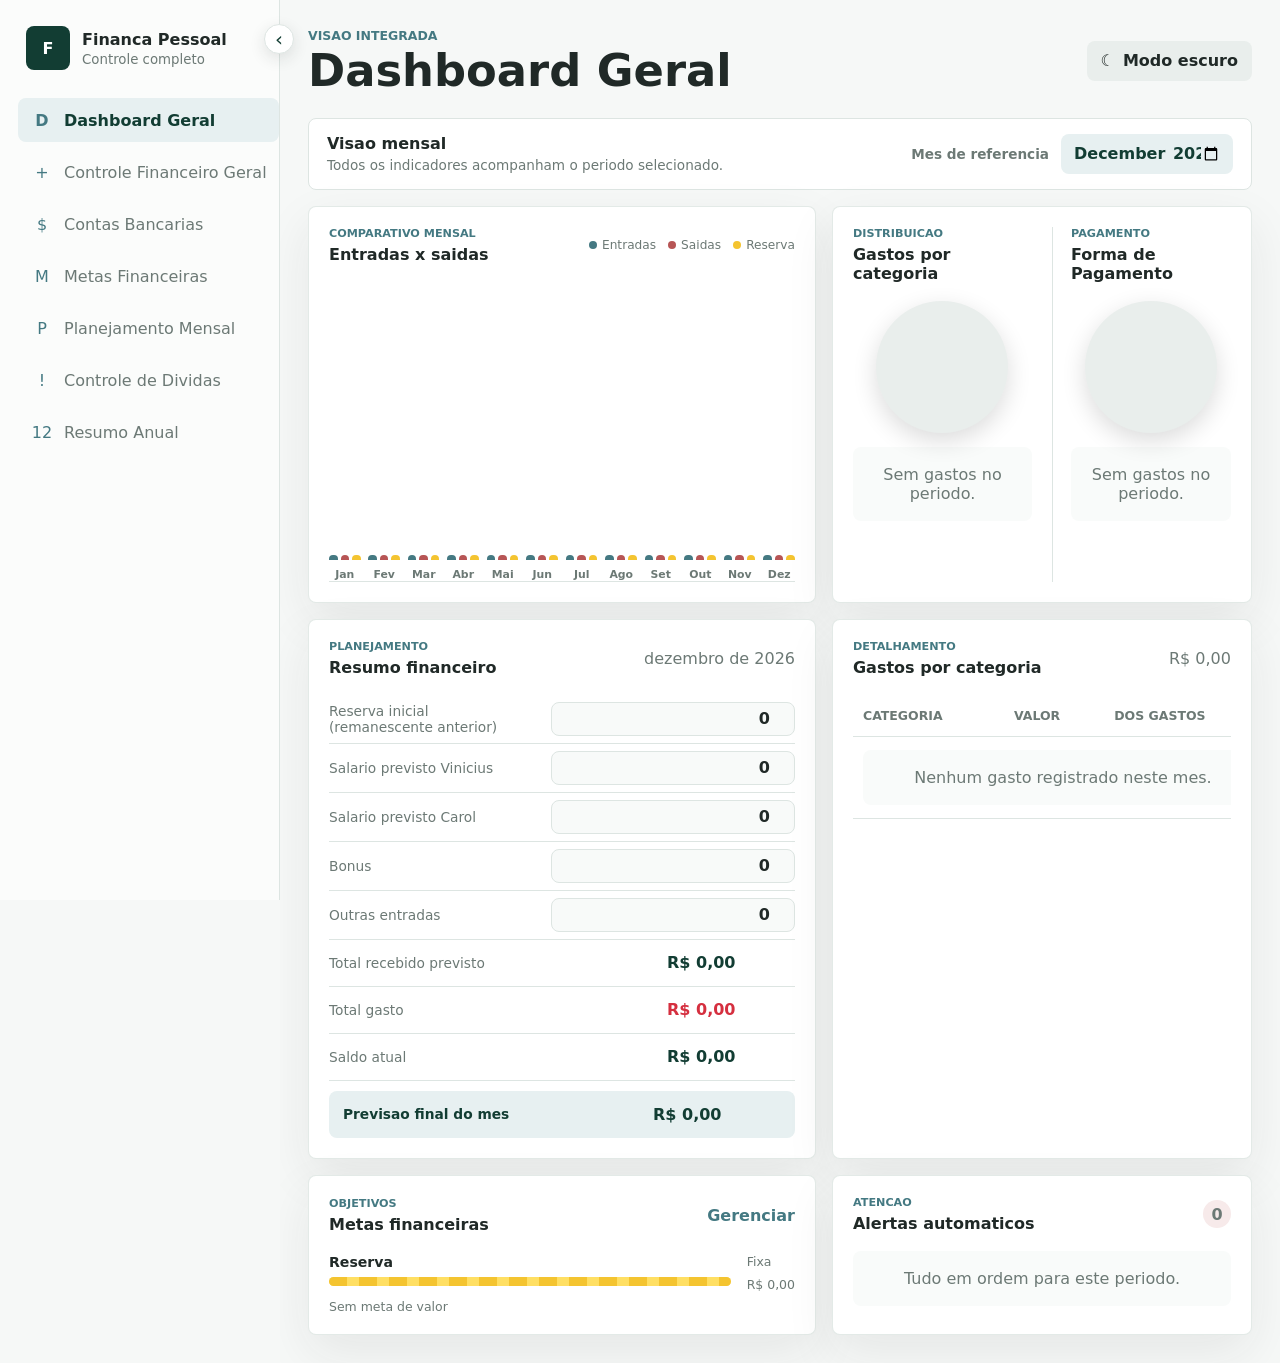
==== index.html @ 09a93bf5 "Ignora alertas sem data de vencimento" ====
<!doctype html>
<html lang="pt-BR">
  <head>
    <meta charset="UTF-8" />
    <meta name="viewport" content="width=device-width, initial-scale=1.0" />
    <title>Financa Pessoal</title>
    <link rel="stylesheet" href="styles.css?v=20260622-5" />
  </head>
  <body>
    <div class="app-shell">
      <aside class="sidebar" aria-label="Abas da planilha">
        <button class="sidebar-toggle" id="sidebarToggle" type="button" aria-label="Recolher menu lateral" title="Recolher menu lateral">
          <span aria-hidden="true">&#8249;</span>
        </button>
        <div class="brand">
          <span class="brand-mark">F</span>
          <div>
            <strong>Financa Pessoal</strong>
            <small>Controle completo</small>
          </div>
        </div>

        <nav class="tabs" id="tabs"></nav>
      </aside>

      <main class="workspace">
        <header class="topbar">
          <div>
            <p class="eyebrow">Visao integrada</p>
            <h1 id="pageTitle">Dashboard Geral</h1>
          </div>
          <div class="top-actions">
            <button class="theme-btn" id="themeToggle" type="button" aria-pressed="false" title="Ativar modo escuro">
              <span class="theme-icon" aria-hidden="true">&#9790;</span>
              <span id="themeLabel">Modo escuro</span>
            </button>
          </div>
        </header>

        <section class="view is-active" id="dashboard" aria-labelledby="Dashboard Geral">
          <div class="dashboard-toolbar">
            <div>
              <strong>Visao mensal</strong>
              <span>Todos os indicadores acompanham o periodo selecionado.</span>
            </div>
            <label class="month-filter">
              <span>Mes de referencia</span>
              <input type="month" id="dashboardMonth" />
            </label>
          </div>

          <div class="dashboard-layout">
            <article class="panel dashboard-flow">
              <div class="panel-head">
                <div>
                  <p class="panel-kicker">Comparativo mensal</p>
                  <h2>Entradas x saidas</h2>
                </div>
                <div class="chart-legend">
                  <span><i class="legend-dot income-dot"></i>Entradas</span>
                  <span><i class="legend-dot expense-dot"></i>Saidas</span>
                  <span><i class="legend-dot reserve-dot"></i>Reserva</span>
                </div>
              </div>
              <div class="annual-bar-chart dashboard-annual-chart" id="flowChart"></div>
            </article>

            <article class="panel dashboard-pies">
              <div class="pie-block">
                <div class="panel-head">
                  <div>
                    <p class="panel-kicker">Distribuicao</p>
                    <h2>Gastos por categoria</h2>
                  </div>
                </div>
                <div class="pie-content">
                  <div class="donut-chart" id="categoryPie"><span>R$ 0</span></div>
                  <div class="pie-legend" id="categoryLegend"></div>
                </div>
              </div>
              <div class="pie-block">
                <div class="panel-head">
                  <div>
                    <p class="panel-kicker">Pagamento</p>
                    <h2>Forma de Pagamento</h2>
                  </div>
                </div>
                <div class="pie-content">
                  <div class="donut-chart" id="paymentPie"><span>R$ 0</span></div>
                  <div class="pie-legend" id="paymentLegend"></div>
                </div>
              </div>
            </article>

            <article class="panel dashboard-summary">
              <div class="panel-head">
                <div>
                  <p class="panel-kicker">Planejamento</p>
                  <h2>Resumo financeiro</h2>
                </div>
                <span id="summaryMonthLabel"></span>
              </div>
              <div class="finance-summary" id="financeSummary">
                <label class="summary-row editable">
                  <span>Reserva inicial (remanescente anterior)</span>
                  <input type="number" step="0.01" data-plan-field="previousRemainder" />
                </label>
                <label class="summary-row editable">
                  <span>Salario previsto Vinicius</span>
                  <input type="number" step="0.01" data-plan-field="viniciusSalary" />
                </label>
                <label class="summary-row editable">
                  <span>Salario previsto Carol</span>
                  <input type="number" step="0.01" data-plan-field="carolSalary" />
                </label>
                <label class="summary-row editable">
                  <span>Bonus</span>
                  <input type="number" step="0.01" data-plan-field="bonus" />
                </label>
                <label class="summary-row editable">
                  <span>Outras entradas</span>
                  <input type="number" step="0.01" data-plan-field="otherIncome" />
                </label>
                <div class="summary-row total">
                  <span>Total recebido previsto</span>
                  <strong id="summaryReceived">R$ 0,00</strong>
                </div>
                <div class="summary-row">
                  <span>Total gasto</span>
                  <strong class="negative" id="summarySpent">R$ 0,00</strong>
                </div>
                <div class="summary-row total">
                  <span>Saldo atual</span>
                  <strong id="summaryBalance">R$ 0,00</strong>
                </div>
                <div class="summary-row forecast">
                  <span>Previsao final do mes</span>
                  <strong id="summaryForecast">R$ 0,00</strong>
                </div>
              </div>
            </article>

            <article class="panel dashboard-categories">
              <div class="panel-head">
                <div>
                  <p class="panel-kicker">Detalhamento</p>
                  <h2>Gastos por categoria</h2>
                </div>
                <span id="categoryTableTotal"></span>
              </div>
              <div class="table-wrap">
                <table class="compact-table">
                  <thead>
                    <tr>
                      <th>Categoria</th>
                      <th>Valor</th>
                      <th>Dos gastos</th>
                    </tr>
                  </thead>
                  <tbody id="categoryTable"></tbody>
                </table>
              </div>
            </article>

            <article class="panel dashboard-goals">
              <div class="panel-head">
                <div>
                  <p class="panel-kicker">Objetivos</p>
                  <h2>Metas financeiras</h2>
                </div>
                <button class="text-btn" data-jump="goals" type="button">Gerenciar</button>
              </div>
              <div class="dashboard-goal-list" id="dashboardGoals"></div>
            </article>

            <article class="panel dashboard-alerts">
              <div class="panel-head">
                <div>
                  <p class="panel-kicker">Atencao</p>
                  <h2>Alertas automaticos</h2>
                </div>
                <span class="alert-count" id="alertCount">0</span>
              </div>
              <div class="dashboard-alert-list" id="dashboardAlerts"></div>
            </article>
          </div>
        </section>

        <section class="view" id="transactions">
          <article class="panel transaction-panel">
            <div class="panel-head">
              <div>
                <p class="panel-kicker">Base central</p>
                <h2>Controle Financeiro Geral</h2>
              </div>
              <span id="transactionTotal"></span>
            </div>
            <form class="smart-entry-form" id="transactionForm">
              <label>
                <span>Data</span>
                <input type="date" name="date" required />
              </label>
              <label>
                <span>Tipo</span>
                <select name="type" required>
                  <option value="expense" selected>Saida</option>
                  <option value="income">Entrada</option>
                </select>
              </label>
              <label class="field-wide">
                <span>Descricao</span>
                <input name="description" placeholder="Ex.: Compra do mes" required />
              </label>
              <label>
                <span>Categoria</span>
                <select name="category" id="transactionCategory" required>
                  <option value="" selected disabled>--</option>
                  <option value="Mercado">Mercado</option>
                  <option value="Alimenta&ccedil;&atilde;o">Alimenta&ccedil;&atilde;o</option>
                  <option value="Transporte">Transporte</option>
                  <option value="Entretenimento">Entretenimento</option>
                  <option value="Lazer">Lazer</option>
                  <option value="D&iacute;vidas">D&iacute;vidas</option>
                  <option value="Contas">Contas</option>
                  <option value="Sa&uacute;de">Sa&uacute;de</option>
                  <option value="Cuidados Pessoais">Cuidados Pessoais</option>
                  <option value="Pets">Pets</option>
                  <option value="Presentes">Presentes</option>
                  <option value="Outros">Outros</option>
                </select>
              </label>
              <label class="other-category-field is-hidden" id="otherCategoryField">
                <span>Descreva a categoria</span>
                <input name="otherCategory" id="otherCategoryInput" placeholder="Ex.: Curso" />
              </label>
              <label class="conditional-entry-field is-hidden" id="dueDateField">
                <span>Data de vencimento</span>
                <input type="date" name="dueDate" id="dueDateInput" disabled />
              </label>
              <label>
                <span>Valor total</span>
                <input type="number" name="amount" min="0.01" step="0.01" placeholder="R$ 0,00" required />
              </label>
              <label>
                <span>Forma de pagamento</span>
                <select name="payment" id="paymentSelect" required>
                  <option value="Pix">Pix</option>
                  <option value="Assa&iacute;">Assa&iacute;</option>
                  <option value="Inter">Inter</option>
                  <option value="Nubank">Nubank</option>
                  <option value="D&eacute;bito Vinicius">D&eacute;bito Vinicius</option>
                  <option value="D&eacute;bito Carol">D&eacute;bito Carol</option>
                </select>
              </label>
              <label class="conditional-entry-field is-hidden" id="installmentField">
                <span>Parcelado</span>
                <select name="installment" id="installmentSelect" required>
                  <option value="Nao">N&atilde;o</option>
                  <option value="Sim">Sim</option>
                </select>
              </label>
              <label class="conditional-entry-field is-hidden" id="installmentCountField">
                <span>Quantidade de parcelas</span>
                <input type="number" name="installmentCount" id="installmentCount" min="2" max="120" value="2" disabled required />
              </label>
              <label>
                <span>Status</span>
                <select name="status" required>
                  <option value="paid">Pago</option>
                  <option value="pending">Pendente</option>
                </select>
              </label>
              <label>
                <span>Recorrente</span>
                <select name="recurring" id="recurringSelect" required>
                  <option value="Nao">N&atilde;o</option>
                  <option value="Sim">Sim</option>
                </select>
              </label>
              <label>
                <span>Gastos por terceiro</span>
                <select name="thirdParty" id="thirdPartySelect" required>
                  <option value="Nao">N&atilde;o</option>
                  <option value="Sim">Sim</option>
                </select>
              </label>
              <label class="conditional-entry-field is-hidden" id="thirdPartyNameField">
                <span>Nome do terceiro</span>
                <select name="thirdPartyName" id="thirdPartyName" disabled>
                  <option value="Mae">M&atilde;e</option>
                  <option value="Outros">Outros</option>
                </select>
              </label>
              <div class="form-submit">
                <small id="installmentPreview">Um unico lancamento sera criado.</small>
                <button class="primary-btn" type="submit">Adicionar lancamento</button>
              </div>
            </form>
            <div class="monthly-tables" id="transactionsTable"></div>
          </article>
        </section>

        <section class="view" id="accounts">
          <div class="bank-month-toolbar">
            <div>
              <strong>Periodo dos cartoes</strong>
              <span>Os valores e gastos abaixo consideram apenas o mes selecionado.</span>
            </div>
            <label>
              <span>Mes de referencia</span>
              <input type="month" id="bankMonthFilter" />
            </label>
          </div>

          <div class="bank-summary">
            <div>
              <p class="panel-kicker">Consolidado</p>
              <h2>Resumo geral bancario</h2>
            </div>
            <span>Atualizado automaticamente pelos lancamentos pagos</span>
            <div class="bank-summary-metrics bank-summary-single">
              <div><small>Saldo final</small><strong class="negative" id="accountsTotal">R$ 0,00</strong></div>
            </div>
          </div>

          <div class="bank-cards" id="accountsCards">
            <div class="bank-card-column">
              <article class="bank-card bank-assai" data-bank-card="Assai">
                <button class="bank-menu-button" data-bank-menu="Assai" type="button" aria-label="Opcoes do cartao Assai" title="Mais opcoes">&#8942;</button>
                <div class="bank-card-head">
                  <span class="bank-monogram">A</span>
                  <div><p>Cartao de credito</p><h2>Assa&iacute;</h2></div>
                </div>
                <div class="bank-card-balance"><span>Saldo final</span><strong data-bank-balance>R$ 0,00</strong></div>
                <div class="bank-card-dates">
                  <div><span>Fechamento do cartao</span><strong data-bank-closing-date>--/--/--</strong></div>
                  <div><span>Vencimento da fatura</span><strong data-bank-due-date>--/--/--</strong></div>
                </div>
              </article>
              <label class="bank-invoice-status">
                <span>Status da fatura</span>
                <select data-bank-invoice-status="Assai">
                  <option value="pending">Pendente</option>
                  <option value="paid">Pago</option>
                </select>
              </label>
              <details class="bank-expense-details" data-bank-details="Assai">
                <summary><span>Gastos no Assa&iacute;</span><strong data-bank-expense-count>0</strong></summary>
                <div class="bank-expense-list" data-bank-expense-list></div>
              </details>
            </div>

            <div class="bank-card-column">
              <article class="bank-card bank-inter" data-bank-card="Inter">
                <button class="bank-menu-button" data-bank-menu="Inter" type="button" aria-label="Opcoes do cartao Inter" title="Mais opcoes">&#8942;</button>
                <div class="bank-card-head">
                  <span class="bank-monogram">I</span>
                  <div><p>Cartao de credito</p><h2>Inter</h2></div>
                </div>
                <div class="bank-card-balance"><span>Saldo final</span><strong data-bank-balance>R$ 0,00</strong></div>
                <div class="bank-card-dates">
                  <div><span>Fechamento do cartao</span><strong data-bank-closing-date>--/--/--</strong></div>
                  <div><span>Vencimento da fatura</span><strong data-bank-due-date>--/--/--</strong></div>
                </div>
              </article>
              <label class="bank-invoice-status">
                <span>Status da fatura</span>
                <select data-bank-invoice-status="Inter">
                  <option value="pending">Pendente</option>
                  <option value="paid">Pago</option>
                </select>
              </label>
              <details class="bank-expense-details" data-bank-details="Inter">
                <summary><span>Gastos no Inter</span><strong data-bank-expense-count>0</strong></summary>
                <div class="bank-expense-list" data-bank-expense-list></div>
              </details>
            </div>

            <div class="bank-card-column">
              <article class="bank-card bank-nubank" data-bank-card="Nubank">
                <button class="bank-menu-button" data-bank-menu="Nubank" type="button" aria-label="Opcoes do cartao Nubank" title="Mais opcoes">&#8942;</button>
                <div class="bank-card-head">
                  <span class="bank-monogram">N</span>
                  <div><p>Cartao de credito</p><h2>Nubank</h2></div>
                </div>
                <div class="bank-card-balance"><span>Saldo final</span><strong data-bank-balance>R$ 0,00</strong></div>
                <div class="bank-card-dates">
                  <div><span>Fechamento do cartao</span><strong data-bank-closing-date>--/--/--</strong></div>
                  <div><span>Vencimento da fatura</span><strong data-bank-due-date>--/--/--</strong></div>
                </div>
              </article>
              <label class="bank-invoice-status">
                <span>Status da fatura</span>
                <select data-bank-invoice-status="Nubank">
                  <option value="pending">Pendente</option>
                  <option value="paid">Pago</option>
                </select>
              </label>
              <details class="bank-expense-details" data-bank-details="Nubank">
                <summary><span>Gastos no Nubank</span><strong data-bank-expense-count>0</strong></summary>
                <div class="bank-expense-list" data-bank-expense-list></div>
              </details>
            </div>
          </div>

        </section>

        <section class="view" id="goals">
          <div class="goals-layout">
            <div class="goals-main">
              <article class="panel">
                <div class="panel-head">
                  <div>
                    <p class="panel-kicker">Objetivos</p>
                    <h2>Metas financeiras</h2>
                  </div>
                  <span id="goalsTotal"></span>
                </div>
                <div class="table-wrap">
                  <table class="goals-table">
                    <thead>
                      <tr>
                        <th>Nome da meta</th>
                        <th>Valor alvo</th>
                        <th>Valor atual</th>
                        <th>Depositado no ultimo mes</th>
                        <th>Progresso</th>
                        <th>Barra visual</th>
                        <th></th>
                      </tr>
                    </thead>
                    <tbody id="goalList"></tbody>
                  </table>
                </div>
              </article>

              <article class="panel goal-movement-panel">
                <div class="panel-head">
                  <div>
                    <p class="panel-kicker">Movimentacao</p>
                    <h2>Adicionar valor para metas</h2>
                  </div>
                  <span>Atualiza o progresso automaticamente</span>
                </div>
                <form class="goal-movement-form" id="goalMovementForm">
                  <label>
                    <span>Meta</span>
                    <select name="goalId" id="goalMovementSelect" required></select>
                  </label>
                  <label>
                    <span>Movimento</span>
                    <select name="operation" required>
                      <option value="add">Adicionar valor</option>
                      <option value="remove">Retirar valor</option>
                    </select>
                  </label>
                  <label>
                    <span>Valor</span>
                    <input type="number" name="amount" min="0.01" step="0.01" placeholder="R$ 0,00" required />
                  </label>
                  <label>
                    <span>Quem adicionou</span>
                    <select name="person" required>
                      <option value="Carol">Carol</option>
                      <option value="Vinicius">Vinicius</option>
                    </select>
                  </label>
                  <label>
                    <span>Data</span>
                    <input type="date" name="date" id="goalMovementDate" required />
                  </label>
                  <div class="new-goal-fields is-hidden" id="newGoalFields">
                    <label>
                      <span>Nome da nova meta</span>
                      <input name="newGoalName" placeholder="Ex.: Reforma" />
                    </label>
                    <label>
                      <span>Valor alvo</span>
                      <input type="number" name="newGoalTarget" min="1" step="0.01" placeholder="R$ 0,00" />
                    </label>
                  </div>
                  <button class="primary-btn" type="submit">Salvar movimento</button>
                </form>
              </article>
            </div>

            <aside class="wishlist-panel" id="wishlistPanel">
              <button class="wishlist-collapse-button" id="wishlistCollapseButton" type="button" aria-label="Minimizar wishlist" title="Minimizar wishlist">&gt;</button>
              <div class="wishlist-collapsed-label" aria-hidden="true">
                <span>W</span><span>I</span><span>S</span><span>H</span><span>L</span><span>I</span><span>S</span><span>T</span>
              </div>
              <div class="wishlist-content">
              <div class="panel-head">
                <div>
                  <p class="panel-kicker">Desejos</p>
                  <h2>Wishlist</h2>
                </div>
                <span id="wishlistCount">0 itens</span>
              </div>

              <details class="wishlist-add">
                <summary>Adicionar item</summary>
                <form id="wishlistForm">
                  <input type="hidden" name="id" />
                  <label>
                    <span>Objetivo</span>
                    <input name="objective" placeholder="Ex.: Notebook" required />
                  </label>
                  <label>
                    <span>Valor</span>
                    <input type="number" name="value" min="0" step="0.01" placeholder="Opcional" />
                  </label>
                  <label>
                    <span>Responsavel</span>
                    <select name="responsible" required>
                      <option value="Carol">Carol</option>
                      <option value="Vinicius">Vinicius</option>
                    </select>
                  </label>
                  <label>
                    <span>Link do site</span>
                    <input type="url" name="link" placeholder="https://..." />
                  </label>
                  <label>
                    <span>Foto (URL)</span>
                    <input type="url" name="photo" placeholder="https://..." />
                  </label>
                  <button class="primary-btn" type="submit">Salvar item</button>
                </form>
              </details>

              <div class="wishlist-list" id="wishlistList"></div>
              </div>
            </aside>
          </div>
        </section>

        <section class="view" id="planning">
          <article class="panel">
            <div class="panel-head">
              <div>
                <p class="panel-kicker">Orcamento</p>
                <h2>Planejamento mensal</h2>
              </div>
              <label class="planning-month-filter">
                <span>Mes de referencia</span>
                <input type="month" id="planningMonthFilter" />
              </label>
            </div>
            <div class="planning-summary">
              <div><span>Total planejado</span><strong id="budgetPlannedTotal">R$ 0,00</strong></div>
              <div><span>Total realizado</span><strong id="budgetRealizedTotal">R$ 0,00</strong></div>
              <div><span>Diferença</span><strong id="budgetDifferenceTotal">R$ 0,00</strong></div>
            </div>
            <form class="entry-form compact planning-entry" id="budgetForm">
              <select name="category" id="budgetCategorySelect" required></select>
              <input type="number" name="planned" min="0" step="0.01" placeholder="Valor planejado" required />
              <button class="primary-btn" type="submit">Adicionar planejamento</button>
            </form>
            <div class="table-wrap">
              <table class="planning-table">
                <thead>
                  <tr>
                    <th>Categoria</th>
                    <th>Valor planejado</th>
                    <th>Valor realizado</th>
                    <th>Diferença</th>
                    <th>Consumo</th>
                    <th>Status</th>
                    <th></th>
                  </tr>
                </thead>
                <tbody id="budgetTable"></tbody>
              </table>
            </div>
          </article>
        </section>

        <section class="view" id="debts">
          <article class="panel debt-panel">
            <div class="panel-head">
              <div>
                <p class="panel-kicker">Compromissos</p>
                <h2>Controle de dividas</h2>
              </div>
              <span id="debtTotal"></span>
            </div>
            <form class="debt-entry-form" id="debtForm">
              <label>
                <span>Nome da divida</span>
                <input name="name" placeholder="Ex.: Financiamento" required />
              </label>
              <label>
                <span>Para quem devemos pagar</span>
                <input name="creditor" placeholder="Credor" required />
              </label>
              <label>
                <span>Valor total</span>
                <input type="number" name="total" min="0.01" step="0.01" required />
              </label>
              <label>
                <span>Numero de parcelas</span>
                <input type="number" name="installmentCount" min="1" max="600" required />
              </label>
              <label>
                <span>Parcela atual</span>
                <input type="number" name="currentInstallment" min="0" value="0" required />
              </label>
              <label>
                <span>Primeira parcela</span>
                <input type="date" name="startDate" required />
              </label>
              <button class="primary-btn" type="submit">Adicionar divida</button>
            </form>
            <div class="table-wrap">
              <table class="debt-table">
                <thead>
                  <tr>
                    <th>Nome da divida</th>
                    <th>Para quem pagar</th>
                    <th>Valor total</th>
                    <th>Numero de parcelas</th>
                    <th>Parcela atual</th>
                    <th>Valor da parcela</th>
                    <th>Valor pago atual</th>
                    <th>Previsao de quitacao</th>
                  </tr>
                </thead>
                <tbody id="debtCards"></tbody>
              </table>
            </div>
          </article>
        </section>

        <section class="view" id="annual">
          <div class="annual-toolbar">
            <div>
              <strong>Visao anual consolidada</strong>
              <span>Entradas, saidas e evolucao financeira do periodo.</span>
            </div>
            <label>
              <span>Ano de referencia</span>
              <select id="annualYearFilter"></select>
            </label>
          </div>

          <div class="annual-summary-grid">
            <article class="annual-metric">
              <span>Total de entradas</span>
              <strong class="positive" id="annualIncomeTotal">R$ 0,00</strong>
              <small>Receitas registradas no ano</small>
            </article>
            <article class="annual-metric">
              <span>Total de saidas</span>
              <strong class="negative" id="annualExpenseTotal">R$ 0,00</strong>
              <small>Despesas registradas no ano</small>
            </article>
            <article class="annual-metric">
              <span>Metas atingidas</span>
              <strong id="annualGoalsReached">0</strong>
              <small id="annualGoalsCaption">Nenhuma meta cadastrada</small>
            </article>
          </div>

          <div class="annual-charts-grid">
            <article class="panel">
              <div class="panel-head">
                <div>
                  <p class="panel-kicker">Comparativo mensal</p>
                  <h2>Entradas x saidas</h2>
                </div>
                <div class="chart-legend">
                  <span><i class="legend-dot income-dot"></i>Entradas</span>
                  <span><i class="legend-dot expense-dot"></i>Saidas</span>
                </div>
              </div>
              <div class="annual-bar-chart" id="annualBarChart"></div>
            </article>

            <article class="panel">
              <div class="panel-head">
                <div>
                  <p class="panel-kicker">Patrimonio</p>
                  <h2>Evolucao do saldo acumulado</h2>
                </div>
                <strong id="annualFinalBalance">R$ 0,00</strong>
              </div>
              <div class="annual-line-chart" id="annualLineChart"></div>
            </article>
          </div>

          <article class="panel annual-table-panel">
            <div class="panel-head">
              <div>
                <p class="panel-kicker">Detalhamento</p>
                <h2>Resumo mensal</h2>
              </div>
              <span id="annualYear"></span>
            </div>
            <div class="table-wrap">
              <table>
                <thead>
                  <tr>
                    <th>Mes</th>
                    <th>Receitas</th>
                    <th>Despesas</th>
                    <th>Resultado</th>
                    <th>Economia</th>
                  </tr>
                </thead>
                <tbody id="annualTable"></tbody>
              </table>
            </div>
          </article>
        </section>
      </main>
    </div>

    <div class="row-action-menu" id="rowActionMenu" hidden>
      <button type="button" data-row-action="edit">Editar</button>
      <button type="button" data-row-action="remove">Remover</button>
      <button class="danger-option" type="button" data-row-action="remove-recurring">Remover recorrente</button>
    </div>

    <div class="row-action-menu" id="goalActionMenu" hidden>
      <button type="button" data-goal-action="edit">Editar</button>
      <button class="danger-option" type="button" data-goal-action="remove">Remover</button>
    </div>

    <div class="row-action-menu" id="budgetActionMenu" hidden>
      <button type="button" data-budget-action="edit">Editar</button>
      <button class="danger-option" type="button" data-budget-action="remove">Remover</button>
    </div>

    <div class="row-action-menu" id="bankActionMenu" hidden>
      <button type="button" data-bank-action="edit">Editar</button>
    </div>

    <dialog class="edit-dialog goal-edit-dialog" id="editBudgetDialog">
      <form method="dialog" id="editBudgetForm">
        <div class="dialog-head">
          <div>
            <p class="panel-kicker">Planejamento</p>
            <h2>Editar planejamento</h2>
          </div>
          <button class="dialog-close" type="button" data-close-budget-dialog aria-label="Fechar">&times;</button>
        </div>
        <input type="hidden" name="id" />
        <div class="edit-form-grid">
          <label class="field-wide">
            <span>Categoria</span>
            <select name="category" id="editBudgetCategory" required></select>
          </label>
          <label class="field-wide">
            <span>Valor planejado</span>
            <input type="number" name="planned" min="0" step="0.01" required />
          </label>
        </div>
        <div class="dialog-actions">
          <button class="ghost-btn" type="button" data-close-budget-dialog>Cancelar</button>
          <button class="primary-btn" type="submit">Salvar alteracoes</button>
        </div>
      </form>
    </dialog>

    <dialog class="edit-dialog goal-edit-dialog" id="editGoalDialog">
      <form method="dialog" id="editGoalForm">
        <div class="dialog-head">
          <div>
            <p class="panel-kicker">Meta financeira</p>
            <h2>Editar meta</h2>
          </div>
          <button class="dialog-close" type="button" data-close-goal-dialog aria-label="Fechar">&times;</button>
        </div>
        <input type="hidden" name="id" />
        <div class="edit-form-grid">
          <label class="field-wide">
            <span>Nome da meta</span>
            <input name="name" required />
          </label>
          <label class="field-wide">
            <span>Valor da meta</span>
            <input type="number" name="target" min="1" step="0.01" required />
          </label>
        </div>
        <div class="dialog-actions">
          <button class="ghost-btn" type="button" data-close-goal-dialog>Cancelar</button>
          <button class="primary-btn" type="submit">Salvar alteracoes</button>
        </div>
      </form>
    </dialog>

    <dialog class="edit-dialog" id="editTransactionDialog">
      <form method="dialog" id="editTransactionForm">
        <div class="dialog-head">
          <div>
            <p class="panel-kicker">Lancamento</p>
            <h2>Editar registro</h2>
          </div>
          <button class="dialog-close" type="button" data-close-dialog aria-label="Fechar">&times;</button>
        </div>
        <input type="hidden" name="id" />
        <div class="edit-form-grid">
          <label>
            <span>Data</span>
            <input type="date" name="date" required />
          </label>
          <label>
            <span>Tipo</span>
            <select name="type" required>
              <option value="income">Entrada</option>
              <option value="expense">Saida</option>
            </select>
          </label>
          <label class="field-wide">
            <span>Descricao</span>
            <input name="description" required />
          </label>
          <label>
            <span>Categoria</span>
            <input name="category" required />
          </label>
          <label class="conditional-entry-field is-hidden" id="editDueDateField">
            <span>Data de vencimento</span>
            <input type="date" name="dueDate" id="editDueDateInput" disabled />
          </label>
          <label>
            <span>Valor</span>
            <input type="number" name="amount" min="0.01" step="0.01" required />
          </label>
          <label>
            <span>Forma de pagamento</span>
            <select name="payment" required>
              <option value="Pix">Pix</option>
              <option value="Assa&iacute;">Assa&iacute;</option>
              <option value="Inter">Inter</option>
              <option value="Nubank">Nubank</option>
              <option value="D&eacute;bito Vinicius">D&eacute;bito Vinicius</option>
              <option value="D&eacute;bito Carol">D&eacute;bito Carol</option>
            </select>
          </label>
          <label>
            <span>Status</span>
            <select name="status" required>
              <option value="paid">Pago</option>
              <option value="pending">Pendente</option>
            </select>
          </label>
          <label>
            <span>Recorrente</span>
            <select name="recurring" required>
              <option value="Nao">N&atilde;o</option>
              <option value="Sim">Sim</option>
            </select>
          </label>
          <label>
            <span>Gastos por terceiro</span>
            <select name="thirdParty" id="editThirdPartySelect" required>
              <option value="Nao">N&atilde;o</option>
              <option value="Sim">Sim</option>
            </select>
          </label>
          <label class="conditional-entry-field is-hidden" id="editThirdPartyNameField">
            <span>Nome do terceiro</span>
            <select name="thirdPartyName" id="editThirdPartyName" disabled>
              <option value="Mae">M&atilde;e</option>
              <option value="Outros">Outros</option>
            </select>
          </label>
        </div>
        <p class="edit-scope-note" id="editScopeNote">
          Escolha como aplicar as alteracoes nesta serie.
        </p>
        <div class="dialog-actions">
          <button class="ghost-btn" type="button" data-close-dialog>Cancelar</button>
          <button class="ghost-btn series-save-button" type="submit" data-edit-scope="future">Salvar deste mes em diante</button>
          <button class="primary-btn series-save-button" type="submit" data-edit-scope="all">Salvar em toda a serie</button>
          <button class="primary-btn single-save-button" type="submit" data-edit-scope="single">Salvar alteracoes</button>
        </div>
      </form>
    </dialog>

    <dialog class="edit-dialog bank-edit-dialog" id="editBankDialog">
      <form method="dialog" id="editBankForm">
        <div class="dialog-head">
          <div>
            <p class="panel-kicker">Cartao de credito</p>
            <h2>Editar ciclo da fatura</h2>
          </div>
          <button class="dialog-close" type="button" data-close-bank-dialog aria-label="Fechar">&times;</button>
        </div>
        <input type="hidden" name="bank" />
        <input type="hidden" name="referenceMonth" />
        <div class="edit-form-grid">
          <label>
            <span>Data de fechamento</span>
            <input type="date" name="closingDate" required />
          </label>
          <label>
            <span>Data de vencimento</span>
            <input type="date" name="dueDate" required />
          </label>
        </div>
        <div class="dialog-actions">
          <button class="ghost-btn" type="button" data-close-bank-dialog>Cancelar</button>
          <button class="primary-btn" type="submit">Salvar alteracoes</button>
        </div>
      </form>
    </dialog>

    <script src="app.js?v=20260622-11"></script>
  </body>
</html>
---- styles.css ----
:root {
  --ice: #f6f8f7;
  --soft-gray: #e9eeec;
  --panel: #ffffff;
  --graphite: #202927;
  --muted: #6c7975;
  --green: #123d33;
  --green-2: #1f5f4f;
  --petrol: #447982;
  --petrol-soft: #e7f0f1;
  --red: #b75555;
  --red-soft: #f7eaea;
  --line: #dde5e2;
  --shadow: 0 18px 50px rgba(32, 41, 39, 0.08);
}

* {
  box-sizing: border-box;
}

body {
  margin: 0;
  min-height: 100vh;
  color: var(--graphite);
  background: var(--ice);
  font-family: Inter, ui-sans-serif, system-ui, -apple-system, BlinkMacSystemFont, "Segoe UI", sans-serif;
}

button,
input,
select {
  font: inherit;
}

button {
  cursor: pointer;
}

.app-shell {
  display: grid;
  grid-template-columns: 280px 1fr;
  min-height: 100vh;
  transition: grid-template-columns 180ms ease;
}

.sidebar {
  position: sticky;
  top: 0;
  height: 100vh;
  padding: 26px 18px;
  background: #fbfcfb;
  border-right: 1px solid var(--line);
  transition: padding 180ms ease;
}

.sidebar-toggle {
  position: absolute;
  z-index: 5;
  top: 24px;
  right: -15px;
  display: grid;
  place-items: center;
  width: 30px;
  height: 30px;
  padding: 0;
  border: 1px solid var(--line);
  border-radius: 50%;
  color: var(--green);
  background: var(--panel);
  box-shadow: 0 5px 16px rgba(32, 41, 39, 0.12);
  font-size: 1.25rem;
  line-height: 1;
}

.brand {
  display: flex;
  align-items: center;
  gap: 12px;
  padding: 0 8px 28px;
}

.brand-mark {
  display: grid;
  place-items: center;
  width: 44px;
  height: 44px;
  border-radius: 8px;
  color: #fff;
  background: var(--green);
  font-weight: 800;
  flex: 0 0 auto;
}

.brand strong,
.brand small {
  display: block;
}

.brand small {
  color: var(--muted);
  margin-top: 3px;
}

.tabs {
  display: grid;
  gap: 8px;
}

.tab-btn {
  display: flex;
  align-items: center;
  gap: 10px;
  width: 100%;
  min-height: 44px;
  padding: 11px 12px;
  border: 0;
  border-radius: 8px;
  color: var(--muted);
  background: transparent;
  text-align: left;
}

.tab-btn span {
  overflow: hidden;
  text-overflow: ellipsis;
  white-space: nowrap;
}

.tab-btn::before {
  content: attr(data-icon);
  display: grid;
  place-items: center;
  width: 24px;
  color: var(--petrol);
}

.tab-btn.is-active {
  color: var(--green);
  background: var(--petrol-soft);
  font-weight: 700;
}

.workspace {
  padding: 28px;
  overflow: hidden;
}

.topbar {
  display: flex;
  justify-content: space-between;
  gap: 20px;
  align-items: center;
  margin-bottom: 24px;
}

.eyebrow {
  margin: 0 0 6px;
  color: var(--petrol);
  font-size: 0.78rem;
  font-weight: 800;
  letter-spacing: 0;
  text-transform: uppercase;
}

h1,
h2,
p {
  margin-top: 0;
}

h1 {
  margin-bottom: 0;
  font-size: clamp(1.8rem, 4vw, 2.8rem);
  line-height: 1;
  letter-spacing: 0;
}

h2 {
  margin-bottom: 0;
  font-size: 1rem;
}

.top-actions,
.panel-head {
  display: flex;
  align-items: center;
  justify-content: space-between;
  gap: 12px;
}

.primary-btn,
.ghost-btn,
.theme-btn,
.text-btn,
.danger-btn {
  min-height: 40px;
  border: 0;
  border-radius: 8px;
  padding: 0 14px;
  font-weight: 750;
}

.theme-btn {
  display: inline-flex;
  align-items: center;
  gap: 8px;
  color: var(--graphite);
  background: var(--soft-gray);
}

.theme-icon {
  font-size: 1rem;
  line-height: 1;
}

body.dark-mode {
  --ice: #111614;
  --soft-gray: #29312e;
  --panel: #1b211f;
  --graphite: #edf2f0;
  --muted: #a9b5b1;
  --green: #8bc7b5;
  --green-2: #77d0b4;
  --petrol: #76aeb5;
  --petrol-soft: #253a3b;
  --red: #ef8b8b;
  --red-soft: #462a2a;
  --line: #35403c;
  --shadow: 0 18px 50px rgba(0, 0, 0, 0.26);
}

body.dark-mode .sidebar,
body.dark-mode .tab-btn,
body.dark-mode input,
body.dark-mode select,
body.dark-mode .edit-dialog,
body.dark-mode .row-action-menu,
body.dark-mode .wishlist-panel,
body.dark-mode .wishlist-item,
body.dark-mode .wishlist-add,
body.dark-mode .bank-expense-details,
body.dark-mode .monthly-table-section,
body.dark-mode .month-tab,
body.dark-mode .dashboard-toolbar,
body.dark-mode .bank-summary,
body.dark-mode .bank-month-toolbar {
  background-color: var(--panel);
  color: var(--graphite);
}

body.dark-mode .sidebar {
  border-color: var(--line);
}

body.dark-mode .tab-btn.is-active,
body.dark-mode .month-tab.is-active,
body.dark-mode .primary-btn,
body.dark-mode .brand-mark {
  color: #10201b;
  background: #8bc7b5;
}

body.dark-mode .ghost-btn,
body.dark-mode .theme-btn,
body.dark-mode .dialog-close,
body.dark-mode .month-tabs-arrow {
  color: var(--graphite);
  background: var(--soft-gray);
}

body.dark-mode .metric-card,
body.dark-mode .panel,
body.dark-mode .mini-card {
  background: var(--panel);
  border-color: var(--line);
}

body.dark-mode th,
body.dark-mode .finance-table th {
  background: #222a27;
}

body.dark-mode tbody tr:hover {
  background: #222a27;
}

body.dark-mode .monthly-table-head,
body.dark-mode .summary-row input,
body.dark-mode .smart-entry-form,
body.dark-mode .debt-entry-form,
body.dark-mode .new-goal-fields,
body.dark-mode .planning-summary > div,
body.dark-mode .bank-summary-metrics > div,
body.dark-mode .empty-state,
body.dark-mode .action-list li,
body.dark-mode .goal-item,
body.dark-mode .dashboard-alert-item {
  background: #222a27;
}

body.dark-mode .wishlist-image {
  background: #252d2a;
}

body.dark-mode .status-select.paid {
  color: #b9ead9;
  background: #26463b;
}

body.dark-mode .budget-row-near {
  background: #332f1f;
}

body.dark-mode .budget-row-over {
  background: #352323;
}

.primary-btn {
  color: #fff;
  background: var(--green);
}

.ghost-btn {
  color: var(--green);
  background: var(--soft-gray);
}

.text-btn {
  color: var(--petrol);
  background: transparent;
  padding: 0;
}

.danger-btn {
  min-height: 32px;
  color: var(--red);
  background: var(--red-soft);
}

.view {
  display: none;
}

.view.is-active {
  display: block;
}

.summary-grid,
.dashboard-grid,
.cards-grid {
  display: grid;
  gap: 16px;
}

.summary-grid {
  grid-template-columns: repeat(4, minmax(0, 1fr));
  margin-bottom: 16px;
}

.dashboard-grid {
  grid-template-columns: repeat(3, minmax(0, 1fr));
}

.dashboard-toolbar {
  display: flex;
  align-items: center;
  justify-content: space-between;
  gap: 20px;
  min-height: 72px;
  margin-bottom: 16px;
  padding: 14px 18px;
  background: var(--panel);
  border: 1px solid var(--line);
  border-radius: 8px;
}

.dashboard-toolbar strong,
.dashboard-toolbar span {
  display: block;
}

.dashboard-toolbar span {
  margin-top: 4px;
  color: var(--muted);
  font-size: 0.85rem;
}

.month-filter {
  display: flex;
  align-items: center;
  gap: 12px;
}

.month-filter span {
  margin: 0;
  font-weight: 700;
}

.month-filter input {
  width: 172px;
  color: var(--green);
  font-weight: 800;
  background: var(--petrol-soft);
  border-color: transparent;
}

.dashboard-layout {
  display: grid;
  grid-template-columns: minmax(0, 1.25fr) minmax(420px, 0.9fr);
  grid-template-areas:
    "flow pies"
    "summary categories"
    "goals alerts";
  gap: 16px;
  align-items: stretch;
}

.dashboard-flow {
  grid-area: flow;
}

.dashboard-pies {
  grid-area: pies;
  display: grid;
  grid-template-columns: repeat(2, minmax(0, 1fr));
  gap: 20px;
}

.dashboard-summary {
  grid-area: summary;
}

.dashboard-categories {
  grid-area: categories;
}

.dashboard-goals {
  grid-area: goals;
}

.dashboard-alerts {
  grid-area: alerts;
}

.panel-kicker {
  margin: 0 0 5px;
  color: var(--petrol);
  font-size: 0.7rem;
  font-weight: 850;
  text-transform: uppercase;
}

.chart-legend {
  display: flex;
  flex-wrap: wrap;
  gap: 12px;
  color: var(--muted);
  font-size: 0.76rem;
}

.chart-legend span {
  display: inline-flex;
  align-items: center;
  gap: 5px;
}

.legend-dot {
  width: 8px;
  height: 8px;
  border-radius: 50%;
}

.income-dot {
  background: var(--petrol);
}

.expense-dot {
  background: var(--red);
}

.reserve-dot {
  background: #f4c430;
}

.comparison-chart {
  display: grid;
  grid-template-columns: repeat(5, minmax(48px, 1fr));
  align-items: end;
  gap: 14px;
  min-height: 225px;
  padding-top: 12px;
  border-bottom: 1px solid var(--line);
}

.comparison-group {
  display: grid;
  grid-template-rows: 1fr auto;
  gap: 9px;
  height: 205px;
  text-align: center;
}

.comparison-bars {
  display: flex;
  align-items: flex-end;
  justify-content: center;
  gap: 5px;
  min-height: 170px;
}

.comparison-bar {
  position: relative;
  width: min(24px, 38%);
  min-height: 3px;
  border-radius: 5px 5px 0 0;
  background: var(--petrol);
}

.comparison-bar.expense {
  background: var(--red);
}

.comparison-bar:hover::after {
  content: attr(data-value);
  position: absolute;
  left: 50%;
  bottom: calc(100% + 7px);
  z-index: 2;
  transform: translateX(-50%);
  padding: 5px 7px;
  border-radius: 6px;
  color: #fff;
  background: var(--graphite);
  font-size: 0.68rem;
  white-space: nowrap;
}

.comparison-group > span {
  color: var(--muted);
  font-size: 0.74rem;
  font-weight: 750;
}

.pie-block + .pie-block {
  padding-left: 18px;
  border-left: 1px solid var(--line);
}

.pie-content {
  display: grid;
  justify-items: center;
  gap: 14px;
}

.donut-chart {
  position: relative;
  width: 132px;
  height: 132px;
  border-radius: 50%;
  background: conic-gradient(var(--soft-gray) 0 100%);
  box-shadow: 0 8px 24px rgba(0, 0, 0, 0.14);
}

.donut-chart::before {
  display: none;
}

.donut-chart span {
  display: none;
}

.pie-legend {
  display: grid;
  gap: 7px;
  width: 100%;
}

.pie-legend-row {
  display: grid;
  grid-template-columns: 8px minmax(0, 1fr) auto;
  align-items: center;
  gap: 7px;
  color: var(--muted);
  font-size: 0.72rem;
}

.pie-legend-row i {
  width: 8px;
  height: 8px;
  border-radius: 2px;
}

.pie-legend-row strong {
  color: var(--graphite);
  font-size: 0.72rem;
}

.finance-summary {
  display: grid;
}

.summary-row {
  display: grid;
  grid-template-columns: minmax(0, 1fr) minmax(128px, auto);
  align-items: center;
  gap: 16px;
  min-height: 47px;
  padding: 7px 0;
  border-bottom: 1px solid var(--line);
}

.summary-row > span {
  color: var(--muted);
  font-size: 0.86rem;
}

.summary-row input {
  min-height: 34px;
  padding: 0 9px;
  text-align: right;
  font-weight: 750;
  background: #f8faf9;
}

.summary-row.total strong {
  color: var(--green);
}

.summary-row.forecast {
  margin-top: 10px;
  padding: 14px;
  border: 0;
  border-radius: 8px;
  background: var(--petrol-soft);
}

.summary-row.forecast span,
.summary-row.forecast strong {
  color: var(--green);
  font-weight: 850;
}

.compact-table {
  min-width: 420px;
}

.category-share {
  display: flex;
  align-items: center;
  gap: 8px;
}

.category-share-track {
  flex: 1;
  min-width: 48px;
  height: 6px;
  border-radius: 999px;
  background: var(--soft-gray);
  overflow: hidden;
}

.category-share-track span {
  display: block;
  height: 100%;
  border-radius: inherit;
  background: var(--petrol);
}

.dashboard-goal-list,
.dashboard-alert-list {
  display: grid;
  gap: 11px;
}

.dashboard-goal-item {
  display: grid;
  grid-template-columns: minmax(0, 1fr) auto;
  gap: 7px 16px;
}

.dashboard-goal-item strong {
  font-size: 0.88rem;
}

.dashboard-goal-item > span {
  color: var(--muted);
  font-size: 0.78rem;
}

.dashboard-goal-item .progress {
  grid-column: 1 / -1;
  margin: 0;
}

.alert-count {
  display: grid;
  place-items: center;
  min-width: 28px;
  height: 28px;
  border-radius: 50%;
  color: var(--red);
  background: var(--red-soft);
  font-weight: 850;
}

.dashboard-alert-item {
  display: grid;
  grid-template-columns: 34px minmax(0, 1fr);
  gap: 11px;
  align-items: center;
  padding: 11px;
  border-radius: 8px;
  background: #f9fbfa;
}

.dashboard-alert-item.warn {
  background: var(--red-soft);
}

.alert-icon {
  display: grid;
  place-items: center;
  width: 34px;
  height: 34px;
  border-radius: 50%;
  color: var(--red);
  background: #fff;
  font-weight: 900;
}

.dashboard-alert-item strong,
.dashboard-alert-item span {
  display: block;
}

.dashboard-alert-item strong {
  margin-bottom: 3px;
  font-size: 0.82rem;
}

.dashboard-alert-item span {
  color: var(--muted);
  font-size: 0.74rem;
}

.empty-state {
  padding: 18px;
  border-radius: 8px;
  color: var(--muted);
  background: #f9fbfa;
  text-align: center;
}

.metric-card,
.panel,
.mini-card {
  background: var(--panel);
  border: 1px solid rgba(221, 229, 226, 0.8);
  border-radius: 8px;
  box-shadow: var(--shadow);
}

.metric-card {
  padding: 20px;
}

.metric-card span,
.metric-card small,
.panel-head span,
.muted {
  color: var(--muted);
}

.metric-card strong {
  display: block;
  margin: 10px 0 7px;
  font-size: 1.65rem;
}

.metric-card.alert strong,
.negative {
  color: #d52f3f;
  font-weight: 800;
}

.app-shell.sidebar-is-collapsed {
  grid-template-columns: 78px 1fr;
}

.app-shell.sidebar-is-collapsed .sidebar {
  padding-inline: 10px;
}

.app-shell.sidebar-is-collapsed .brand {
  justify-content: center;
  padding-inline: 0;
}

.app-shell.sidebar-is-collapsed .brand > div,
.app-shell.sidebar-is-collapsed .tab-btn span {
  display: none;
}

.app-shell.sidebar-is-collapsed .tab-btn {
  justify-content: center;
  gap: 0;
  padding-inline: 0;
}

.app-shell.sidebar-is-collapsed .tab-btn::before {
  width: 32px;
}

.positive {
  color: #087a54;
  font-weight: 800;
}

.panel {
  padding: 20px;
}

.panel.wide {
  grid-column: span 2;
}

.panel-head {
  margin-bottom: 18px;
}

.bar-chart {
  display: grid;
  gap: 12px;
}

.bar-row {
  display: grid;
  grid-template-columns: 58px 1fr 110px;
  align-items: center;
  gap: 12px;
  color: var(--muted);
}

.bar-track {
  height: 12px;
  overflow: hidden;
  border-radius: 999px;
  background: var(--soft-gray);
}

.bar-fill {
  height: 100%;
  border-radius: inherit;
  background: var(--petrol);
}

.bar-fill.expense {
  background: var(--red);
}

.health-ring {
  display: grid;
  place-items: center;
  width: 172px;
  height: 172px;
  margin: 6px auto 18px;
  border-radius: 50%;
  background: conic-gradient(var(--green) 0deg, var(--soft-gray) 0deg);
}

.health-ring span {
  display: grid;
  place-items: center;
  width: 128px;
  height: 128px;
  border-radius: 50%;
  background: #fff;
  font-size: 1.7rem;
  font-weight: 850;
}

.action-list,
.goal-list {
  display: grid;
  gap: 12px;
  padding: 0;
  margin: 0;
  list-style: none;
}

.goals-layout {
  display: grid;
  grid-template-columns: minmax(0, 1fr) minmax(320px, 360px);
  gap: 16px;
  align-items: start;
}

.goals-layout.wishlist-is-collapsed {
  grid-template-columns: minmax(0, 1fr) 56px;
}

.goals-main {
  display: grid;
  gap: 16px;
  min-width: 0;
}

.goals-table {
  min-width: 980px;
}

.goal-progress-cell {
  min-width: 180px;
}

.goal-progress-cell .progress {
  margin: 0;
}

.goal-percentage {
  color: var(--green);
  font-weight: 850;
}

.fixed-goal-badge,
.fixed-goal-lock {
  display: inline-flex;
  align-items: center;
  min-height: 24px;
  padding: 0 8px;
  border-radius: 999px;
  color: #705500;
  background: #fff0ad;
  font-size: 0.68rem;
  font-weight: 850;
}

.reserve-goal-track {
  position: relative;
  height: 9px;
  overflow: hidden;
  border-radius: 999px;
  background: #fff0ad;
}

.reserve-goal-track span {
  position: absolute;
  inset: 0;
  background: repeating-linear-gradient(90deg, #f4c430 0 18px, #ffdf63 18px 30px);
}

.goal-movement-form {
  display: grid;
  grid-template-columns: repeat(5, minmax(130px, 1fr)) auto;
  gap: 12px;
  align-items: end;
}

.goal-movement-form label,
.wishlist-add label {
  display: grid;
  gap: 7px;
}

.goal-movement-form label > span,
.wishlist-add label > span {
  color: var(--muted);
  font-size: 0.74rem;
  font-weight: 800;
}

.new-goal-fields {
  grid-column: 1 / -2;
  display: grid;
  grid-template-columns: repeat(2, minmax(150px, 1fr));
  gap: 12px;
  padding: 14px;
  border: 1px dashed var(--line);
  border-radius: 8px;
  background: #f8faf9;
}

.new-goal-fields.is-hidden {
  display: none;
}

.wishlist-panel {
  position: static;
  position: relative;
  min-width: 0;
  padding: 20px;
  border: 1px solid var(--line);
  border-radius: 8px;
  background: #fff;
  box-shadow: var(--shadow);
}

.wishlist-collapse-button {
  position: absolute;
  top: 10px;
  left: -14px;
  z-index: 2;
  display: grid;
  place-items: center;
  width: 30px;
  height: 30px;
  border: 1px solid var(--line);
  border-radius: 50%;
  color: var(--green);
  background: #fff;
  box-shadow: 0 8px 18px rgba(32, 41, 39, 0.14);
  font-size: 1rem;
  font-weight: 900;
}

.wishlist-collapsed-label {
  display: none;
}

.wishlist-panel.is-collapsed {
  min-height: 410px;
  padding: 54px 0 18px;
}

.wishlist-panel.is-collapsed .wishlist-content {
  display: none;
}

.wishlist-panel.is-collapsed .wishlist-collapse-button {
  left: 50%;
  transform: translateX(-50%);
}

.wishlist-panel.is-collapsed .wishlist-collapsed-label {
  display: grid;
  justify-items: center;
  gap: 7px;
  color: var(--green);
  font-size: 0.9rem;
  font-weight: 900;
}

@media (max-width: 1380px) {
  .goals-layout {
    grid-template-columns: 1fr;
  }

  .wishlist-panel {
    width: 100%;
  }

  .goals-layout.wishlist-is-collapsed {
    grid-template-columns: 1fr;
  }

  .wishlist-panel.is-collapsed {
    width: 56px;
    min-height: 410px;
    margin-left: auto;
  }

  .wishlist-list {
    grid-template-columns: repeat(3, minmax(220px, 1fr));
    max-height: none;
    overflow: visible;
  }
}

.wishlist-add {
  margin-bottom: 14px;
  border: 1px solid var(--line);
  border-radius: 8px;
  background: #f8faf9;
}

.wishlist-add summary {
  min-height: 44px;
  padding: 12px 14px;
  color: var(--green);
  font-size: 0.84rem;
  font-weight: 850;
  cursor: pointer;
}

.wishlist-add form {
  display: grid;
  gap: 12px;
  padding: 0 14px 14px;
}

.wishlist-list {
  display: grid;
  gap: 12px;
  max-height: 670px;
  overflow-y: auto;
}

.wishlist-item {
  overflow: hidden;
  border: 1px solid var(--line);
  border-radius: 8px;
  background: #fff;
}

.wishlist-image {
  display: grid;
  place-items: center;
  width: 100%;
  aspect-ratio: 16 / 9;
  overflow: hidden;
  color: var(--petrol);
  background: #f4f7f6;
  font-size: 2rem;
  font-weight: 900;
}

.wishlist-image img {
  width: 100%;
  height: 100%;
  object-fit: contain;
  object-position: center;
}

.wishlist-body {
  padding: 13px;
}

.wishlist-body h3 {
  margin: 0 0 7px;
  font-size: 0.95rem;
}

.wishlist-meta {
  display: flex;
  justify-content: space-between;
  gap: 10px;
  color: var(--muted);
  font-size: 0.75rem;
}

.wishlist-meta strong {
  color: var(--green);
}

.wishlist-actions {
  display: flex;
  gap: 8px;
  margin-top: 12px;
}

.wishlist-actions a,
.wishlist-actions button {
  display: inline-flex;
  align-items: center;
  justify-content: center;
  min-height: 34px;
  padding: 0 10px;
  border: 0;
  border-radius: 7px;
  color: var(--green);
  background: var(--petrol-soft);
  font-size: 0.74rem;
  font-weight: 800;
  text-decoration: none;
}

.wishlist-actions .remove-wishlist {
  color: var(--red);
  background: var(--red-soft);
}

.action-list li,
.goal-item,
.mini-card {
  padding: 14px;
  border-radius: 8px;
  background: #f9fbfa;
}

.entry-form {
  display: grid;
  grid-template-columns: 150px 130px 1fr 1.2fr 160px 130px auto;
  gap: 10px;
  margin-bottom: 18px;
}

.entry-form.transaction-entry {
  grid-template-columns: 145px 120px 1fr 1.15fr 150px 135px 125px auto;
}

.transaction-panel {
  min-width: 0;
  padding: 0;
  overflow: hidden;
}

.transaction-panel > .panel-head {
  padding: 20px 20px 0;
}

.smart-entry-form {
  display: grid;
  grid-template-columns: repeat(5, minmax(150px, 1fr));
  gap: 14px;
  margin: 0 20px 20px;
  padding: 18px;
  border-radius: 8px;
  background: #f7f9f8;
}

.smart-entry-form label {
  display: grid;
  align-content: start;
  gap: 7px;
}

.smart-entry-form label > span {
  color: var(--muted);
  font-size: 0.74rem;
  font-weight: 800;
}

.smart-entry-form .field-wide {
  grid-column: span 2;
}

.other-category-field.is-hidden {
  display: none;
}

.conditional-entry-field.is-hidden {
  display: none;
}

.smart-entry-form input:disabled {
  color: #9ba6a2;
  background: var(--soft-gray);
  cursor: not-allowed;
}

.form-submit {
  grid-column: span 2;
  display: flex;
  align-items: end;
  justify-content: flex-end;
  gap: 14px;
}

.form-submit small {
  max-width: 220px;
  color: var(--muted);
  line-height: 1.35;
  text-align: right;
}

.finance-table {
  min-width: 1510px;
}

.monthly-tables {
  display: grid;
  min-width: 0;
  gap: 18px;
  padding: 0 20px 20px;
}

.month-tabs-shell {
  display: grid;
  grid-template-columns: 36px minmax(0, 1fr) 36px;
  align-items: center;
  gap: 8px;
  padding: 4px 0;
}

.month-tabs {
  display: flex;
  gap: 7px;
  overflow-x: auto;
  padding: 4px 2px 8px;
  scrollbar-width: thin;
}

.month-tab {
  display: inline-flex;
  flex: 0 0 auto;
  align-items: center;
  gap: 7px;
  min-height: 40px;
  padding: 0 15px;
  border: 1px solid var(--line);
  border-radius: 8px;
  color: var(--muted);
  background: #fff;
  font-weight: 800;
  text-transform: capitalize;
}

.month-tab:hover {
  color: var(--green);
  background: #f6f9f7;
}

.month-tab.is-active {
  color: #fff;
  background: var(--green);
  border-color: var(--green);
}

.month-tab small {
  display: grid;
  place-items: center;
  min-width: 20px;
  height: 20px;
  border-radius: 50%;
  color: var(--red);
  background: var(--red-soft);
  font-size: 0.68rem;
}

.month-tab.is-active small {
  color: var(--green);
  background: #fff;
}

.month-tabs-arrow {
  display: grid;
  place-items: center;
  width: 36px;
  height: 36px;
  border: 0;
  border-radius: 8px;
  color: var(--green);
  background: var(--soft-gray);
  font-size: 1.45rem;
}

.transaction-filter {
  display: inline-flex;
  align-items: center;
  min-height: 28px;
  padding: 0 10px;
  position: relative;
  border: 1px solid var(--line);
  border-radius: 8px;
  color: var(--green);
  background: var(--panel);
  font-size: 0.72rem;
  font-weight: 800;
  cursor: pointer;
}

.transaction-filter-group {
  display: inline-flex;
  align-items: center;
  gap: 8px;
}

.transaction-subcategory-filter {
  display: inline-flex;
  align-items: center;
  min-height: 28px;
  padding: 0 8px 0 10px;
  border: 1px solid var(--line);
  border-radius: 8px;
  color: var(--text);
  background: var(--panel);
  font-size: 0.72rem;
  font-weight: 800;
}

.transaction-subcategory-filter span {
  margin-right: 6px;
  color: var(--muted);
}

.transaction-subcategory-filter select {
  max-width: 150px;
  padding: 2px 22px 2px 6px;
  border: 0;
  outline: 0;
  color: var(--green);
  background: transparent;
  font: inherit;
  cursor: pointer;
}

.transaction-filter::before {
  content: "\25BE";
  margin-right: 7px;
  font-size: 0.7rem;
}

.transaction-filter:focus-within {
  color: #fff;
  background: var(--green);
  border-color: var(--green);
}

.transaction-filter.is-filtered {
  color: #fff;
  background: var(--petrol);
  border-color: var(--petrol);
}

.transaction-filter > span {
  white-space: nowrap;
}

.transaction-filter select {
  position: absolute;
  inset: 0;
  width: 100%;
  height: 100%;
  cursor: pointer;
  opacity: 0;
}

.filtered-empty-state {
  padding: 32px 20px !important;
  color: var(--muted);
  text-align: center;
}

@media (max-width: 720px) {
  .transaction-filter > span {
    max-width: 150px;
    overflow: hidden;
    text-overflow: ellipsis;
  }

  .transaction-filter-group {
    align-items: stretch;
    flex-direction: column;
  }

  .transaction-subcategory-filter {
    justify-content: space-between;
  }
}

.monthly-table-section {
  width: 100%;
  min-width: 0;
  overflow: visible;
  border: 1px solid var(--line);
  border-radius: 8px;
  background: var(--panel);
}

.monthly-table-section > .table-wrap {
  width: 100%;
  max-width: 100%;
  min-width: 0;
  overflow-x: auto;
  overflow-y: hidden;
  border-radius: 0 0 8px 8px;
  scrollbar-color: #8a918f var(--soft-gray);
  scrollbar-width: auto;
}

.monthly-table-section > .table-wrap::-webkit-scrollbar {
  height: 12px;
}

.monthly-table-section > .table-wrap::-webkit-scrollbar-track {
  background: var(--soft-gray);
}

.monthly-table-section > .table-wrap::-webkit-scrollbar-thumb {
  border: 3px solid var(--soft-gray);
  border-radius: 8px;
  background: #8a918f;
}

.monthly-table-head {
  display: grid;
  grid-template-columns: minmax(150px, 0.8fr) minmax(220px, 1fr) minmax(430px, auto);
  align-items: center;
  gap: 18px;
  padding: 14px 16px;
  border-radius: 8px 8px 0 0;
  background: #f3f7f5;
  border-bottom: 1px solid var(--line);
}

.monthly-table-title strong,
.monthly-table-title span {
  display: block;
}

.monthly-table-title strong {
  color: var(--green);
  font-size: 1rem;
  text-transform: capitalize;
}

.monthly-table-title span {
  margin-top: 3px;
  color: var(--muted);
  font-size: 0.74rem;
}

.monthly-table-search-slot {
  display: flex;
  justify-content: center;
  min-width: 0;
}

.transaction-search {
  display: flex;
  align-items: center;
  width: min(100%, 290px);
  min-height: 32px;
  padding: 0 10px;
  border: 1px solid var(--line);
  border-radius: 8px;
  color: var(--muted);
  background: var(--panel);
}

.transaction-search:focus-within {
  border-color: var(--petrol);
  box-shadow: 0 0 0 2px rgba(31, 103, 117, 0.12);
}

.transaction-search span {
  flex: 0 0 auto;
  margin-right: 7px;
  font-size: 0.76rem;
}

.transaction-search input {
  width: 100%;
  min-width: 0;
  padding: 0;
  border: 0;
  outline: 0;
  color: var(--text);
  background: transparent;
  font: inherit;
  font-size: 0.78rem;
}

.transaction-search input::placeholder {
  color: var(--muted);
}

.monthly-table-totals {
  display: flex;
  flex-wrap: wrap;
  justify-content: flex-end;
  gap: 8px;
}

.month-total {
  display: inline-flex;
  align-items: center;
  min-height: 28px;
  padding: 0 10px;
  border-radius: 999px;
  color: var(--muted);
  background: #fff;
  font-size: 0.72rem;
  font-weight: 800;
}

.month-total.income {
  color: var(--green);
  background: #e3f1ea;
}

.month-total.expense,
.month-total.pending {
  color: var(--red);
  background: var(--red-soft);
}

.finance-table th {
  position: sticky;
  top: 0;
  z-index: 1;
  background: #f8faf9;
}

.finance-table .action-column {
  position: sticky;
  left: 0;
  width: 38px;
  min-width: 38px;
  max-width: 38px;
  padding: 0 2px;
  text-align: center;
}

.finance-table th.action-column {
  z-index: 4;
  background: #f8faf9;
}

.finance-table td.action-column {
  z-index: 2;
  background: #f8faf9;
  box-shadow: 1px 0 0 var(--line);
}

.finance-table th:nth-child(2),
.finance-table td:nth-child(2) {
  padding-left: 16px;
}

.finance-table th:last-child,
.finance-table td:last-child {
  padding-right: 20px;
}

.transaction-description {
  max-width: 210px;
  overflow: hidden;
  text-overflow: ellipsis;
}

.status-select {
  min-height: 30px;
  width: 104px;
  border: 0;
  border-radius: 999px;
  padding: 0 10px;
  font-size: 0.78rem;
  font-weight: 850;
}

.status-select.paid {
  color: var(--green);
  background: #e3f1ea;
}

.status-select.pending {
  color: var(--red);
  background: var(--red-soft);
}

.finance-table tbody tr.third-party-row,
.finance-table tbody tr.third-party-row:hover {
  background: #e8f4fb;
}

.finance-table tbody tr.third-party-row td.action-column {
  background: #f8faf9;
  box-shadow: inset 4px 0 0 #29a3d6, 1px 0 0 var(--line);
}

body.dark-mode .finance-table tbody tr.third-party-row,
body.dark-mode .finance-table tbody tr.third-party-row:hover {
  background: #17313d;
}

body.dark-mode .finance-table th.action-column {
  background: #222a27;
}

body.dark-mode .finance-table td.action-column {
  background: #222a27;
}

body.dark-mode .finance-table tbody tr.third-party-row td.action-column {
  background: #222a27;
}

.row-menu-button {
  display: grid;
  place-items: center;
  width: 30px;
  height: 34px;
  border: 0;
  border-radius: 8px;
  color: var(--graphite);
  background: transparent;
  font-size: 1.35rem;
  font-weight: 900;
}

.row-menu-button:hover,
.row-menu-button.is-active {
  color: var(--green);
  background: var(--petrol-soft);
}

.goal-edit-dialog {
  width: min(480px, calc(100vw - 32px));
}

.row-action-menu {
  position: fixed;
  z-index: 1000;
  display: grid;
  min-width: 190px;
  padding: 6px;
  border: 1px solid var(--line);
  border-radius: 8px;
  background: #fff;
  box-shadow: 0 16px 38px rgba(32, 41, 39, 0.18);
}

.row-action-menu[hidden] {
  display: none;
}

.row-action-menu button {
  min-height: 38px;
  padding: 0 11px;
  border: 0;
  border-radius: 6px;
  color: var(--graphite);
  background: transparent;
  text-align: left;
}

.row-action-menu button:hover {
  background: #f4f7f6;
}

.row-action-menu .danger-option {
  color: var(--red);
}

.row-action-menu button:disabled {
  color: #aab3b0;
  background: transparent;
  cursor: not-allowed;
}

.edit-dialog {
  width: min(680px, calc(100vw - 32px));
  padding: 0;
  border: 0;
  border-radius: 8px;
  color: var(--graphite);
  background: #fff;
  box-shadow: 0 28px 80px rgba(20, 36, 32, 0.28);
}

.edit-dialog::backdrop {
  background: rgba(21, 31, 28, 0.48);
}

.edit-dialog form {
  padding: 22px;
}

.dialog-head,
.dialog-actions {
  display: flex;
  align-items: center;
  justify-content: space-between;
  gap: 16px;
}

.dialog-head {
  margin-bottom: 20px;
}

.dialog-close {
  display: grid;
  place-items: center;
  width: 36px;
  height: 36px;
  border: 0;
  border-radius: 8px;
  color: var(--muted);
  background: var(--soft-gray);
  font-size: 1.35rem;
}

.edit-form-grid {
  display: grid;
  grid-template-columns: repeat(2, minmax(0, 1fr));
  gap: 14px;
}

.edit-form-grid label {
  display: grid;
  gap: 7px;
}

.edit-form-grid label > span {
  color: var(--muted);
  font-size: 0.74rem;
  font-weight: 800;
}

.edit-form-grid .field-wide {
  grid-column: 1 / -1;
}

.dialog-actions {
  justify-content: flex-end;
  margin-top: 22px;
  flex-wrap: wrap;
}

.edit-scope-note {
  margin: 18px 0 0;
  padding: 11px 13px;
  border-radius: 8px;
  color: var(--muted);
  background: #f5f8f7;
  font-size: 0.8rem;
}

.edit-dialog:not(.is-series) .series-save-button,
.edit-dialog.is-series .single-save-button,
.edit-dialog:not(.is-series) .edit-scope-note {
  display: none;
}

.entry-form.compact {
  grid-template-columns: repeat(3, minmax(140px, 1fr)) auto;
}

input,
select {
  width: 100%;
  min-height: 40px;
  border: 1px solid var(--line);
  border-radius: 8px;
  padding: 0 11px;
  color: var(--graphite);
  background: #fff;
}

.table-wrap {
  width: 100%;
  overflow-x: auto;
}

table {
  width: 100%;
  border-collapse: collapse;
  min-width: 720px;
}

th,
td {
  padding: 13px 10px;
  border-bottom: 1px solid var(--line);
  text-align: left;
  white-space: nowrap;
}

th {
  color: var(--muted);
  font-size: 0.78rem;
  font-weight: 850;
  text-transform: uppercase;
}

tbody tr:hover {
  background: #f8faf9;
}

.cards-grid {
  grid-template-columns: repeat(3, minmax(0, 1fr));
}

.bank-summary {
  display: grid;
  grid-template-columns: minmax(220px, 1fr) auto minmax(420px, 1.4fr);
  align-items: center;
  gap: 24px;
  margin-bottom: 16px;
  padding: 20px;
  border: 1px solid var(--line);
  border-radius: 8px;
  background: #fff;
  box-shadow: var(--shadow);
}

.bank-month-toolbar {
  display: flex;
  align-items: center;
  justify-content: space-between;
  gap: 20px;
  margin-bottom: 16px;
  padding: 14px 18px;
  border: 1px solid var(--line);
  border-radius: 8px;
  background: #fff;
}

.bank-month-toolbar strong,
.bank-month-toolbar > div span,
.bank-month-toolbar label span {
  display: block;
}

.bank-month-toolbar > div span {
  margin-top: 4px;
  color: var(--muted);
  font-size: 0.8rem;
}

.bank-month-toolbar label {
  display: flex;
  align-items: center;
  gap: 12px;
}

.bank-month-toolbar label span {
  color: var(--muted);
  font-size: 0.76rem;
  font-weight: 800;
}

.bank-month-toolbar input {
  width: 172px;
  color: var(--green);
  font-weight: 800;
  background: var(--petrol-soft);
  border-color: transparent;
}

.bank-summary > span {
  color: var(--muted);
  font-size: 0.78rem;
}

.bank-summary-metrics {
  display: grid;
  grid-template-columns: repeat(3, minmax(110px, 1fr));
  gap: 10px;
}

.bank-summary-metrics.bank-summary-single {
  grid-template-columns: minmax(170px, 230px);
  justify-content: end;
}

.bank-summary-metrics > div {
  padding: 12px;
  border-radius: 8px;
  background: #f6f8f7;
}

.bank-summary-metrics small,
.bank-summary-metrics strong {
  display: block;
}

.bank-summary-metrics small {
  margin-bottom: 6px;
  color: var(--muted);
  font-size: 0.7rem;
  font-weight: 800;
}

.bank-summary-metrics strong {
  font-size: 1rem;
}

.bank-cards {
  display: grid;
  grid-template-columns: repeat(3, minmax(0, 1fr));
  gap: 16px;
  margin-bottom: 16px;
}

.bank-card-column {
  display: grid;
  align-content: start;
  gap: 10px;
  min-width: 0;
}

.bank-card {
  position: relative;
  min-height: 230px;
  overflow: hidden;
  padding: 18px;
  border-radius: 8px;
  color: #fff;
  box-shadow: 0 18px 42px rgba(32, 41, 39, 0.15);
}

.bank-menu-button {
  position: absolute;
  z-index: 3;
  top: 14px;
  right: 12px;
  display: grid;
  place-items: center;
  width: 32px;
  height: 32px;
  padding: 0;
  border: 0;
  border-radius: 8px;
  color: currentColor;
  background: transparent;
  font-size: 1.35rem;
  font-weight: 900;
}

.bank-menu-button:hover,
.bank-menu-button.is-active {
  background: rgba(255, 255, 255, 0.18);
}

.bank-card::after {
  content: "";
  position: absolute;
  right: -42px;
  bottom: -88px;
  width: 170px;
  height: 170px;
  border: 30px solid rgba(255, 255, 255, 0.1);
  border-radius: 50%;
}

.bank-assai {
  color: #30250d;
  background: #c9a33c;
}

.bank-inter {
  background: #e86818;
}

.bank-nubank {
  background: #6f2b8f;
}

.bank-card-head {
  display: flex;
  align-items: center;
  justify-content: space-between;
  gap: 14px;
}

.bank-card-head {
  position: relative;
  z-index: 1;
  justify-content: flex-start;
}

.bank-card-head p,
.bank-card-head h2 {
  margin: 0;
}

.bank-card-head p,
.bank-card-balance span {
  opacity: 0.76;
  font-size: 0.74rem;
  font-weight: 700;
}

.bank-card-head h2 {
  margin-top: 4px;
  font-size: 1.2rem;
}

.bank-monogram {
  display: grid;
  place-items: center;
  width: 42px;
  height: 42px;
  border: 1px solid rgba(255, 255, 255, 0.36);
  border-radius: 8px;
  background: rgba(255, 255, 255, 0.14);
  font-size: 1.1rem;
  font-weight: 900;
}

.bank-assai .bank-monogram {
  border-color: rgba(48, 37, 13, 0.2);
  background: rgba(255, 255, 255, 0.3);
}

.bank-card-balance {
  position: relative;
  z-index: 1;
  margin: 24px 0 0;
}

.bank-card-dates {
  position: relative;
  z-index: 1;
  display: grid;
  grid-template-columns: repeat(2, minmax(0, 1fr));
  gap: 14px;
  margin-top: 18px;
}

.bank-card-dates span,
.bank-card-dates strong {
  display: block;
}

.bank-card-dates span {
  min-height: 26px;
  opacity: 0.78;
  font-size: 0.68rem;
  font-weight: 700;
}

.bank-card-dates strong {
  margin-top: 4px;
  font-size: 0.88rem;
}

.bank-invoice-status {
  display: grid;
  grid-template-columns: minmax(0, 1fr) 140px;
  align-items: center;
  gap: 12px;
  min-height: 48px;
  padding: 8px 12px;
  border: 1px solid var(--line);
  border-radius: 8px;
  background: var(--panel);
}

.bank-invoice-status > span {
  color: var(--muted);
  font-size: 0.75rem;
  font-weight: 800;
}

.bank-status-select {
  min-height: 32px;
  border: 0;
  border-radius: 999px;
  font-size: 0.76rem;
  font-weight: 850;
}

.bank-status-select.pending {
  color: var(--red);
  background: var(--red-soft);
}

.bank-status-select.paid {
  color: var(--green);
  background: #e3f1ea;
}

.bank-edit-dialog {
  width: min(560px, calc(100vw - 32px));
}

.bank-card-balance span,
.bank-card-balance strong {
  display: block;
}

.bank-card-balance strong {
  margin-top: 8px;
  font-size: 1.85rem;
}

.bank-expense-details {
  overflow: hidden;
  border: 1px solid var(--line);
  border-radius: 8px;
  background: #fff;
}

.bank-expense-details summary {
  display: flex;
  align-items: center;
  justify-content: space-between;
  gap: 12px;
  min-height: 48px;
  padding: 0 14px;
  color: var(--graphite);
  font-size: 0.82rem;
  font-weight: 850;
  cursor: pointer;
  list-style: none;
}

.bank-expense-details summary::-webkit-details-marker {
  display: none;
}

.bank-expense-details summary::after {
  content: "+";
  display: grid;
  place-items: center;
  width: 24px;
  height: 24px;
  margin-left: auto;
  border-radius: 6px;
  color: var(--green);
  background: var(--petrol-soft);
  font-size: 1rem;
}

.bank-expense-details[open] summary::after {
  content: "-";
}

.bank-expense-details summary strong {
  display: grid;
  place-items: center;
  min-width: 24px;
  height: 24px;
  border-radius: 50%;
  color: var(--petrol);
  background: var(--petrol-soft);
  font-size: 0.7rem;
}

.bank-expense-list {
  max-height: 330px;
  overflow-y: auto;
  border-top: 1px solid var(--line);
}

.bank-expense-item {
  display: grid;
  grid-template-columns: minmax(0, 1fr) auto;
  gap: 12px;
  align-items: center;
  padding: 12px 14px;
  border-bottom: 1px solid var(--line);
}

.bank-expense-item:last-child {
  border-bottom: 0;
}

.bank-expense-item strong,
.bank-expense-item span {
  display: block;
}

.bank-expense-item > div:first-child strong {
  overflow: hidden;
  font-size: 0.8rem;
  text-overflow: ellipsis;
  white-space: nowrap;
}

.bank-expense-item > div:first-child span {
  margin-top: 4px;
  color: var(--muted);
  font-size: 0.7rem;
}

.bank-expense-item-value {
  text-align: right;
}

.bank-expense-item-value strong {
  color: var(--red);
  font-size: 0.78rem;
}

.bank-expense-item-value span {
  margin-top: 4px;
  font-size: 0.68rem;
  font-weight: 850;
}

.bank-expense-item-value .paid {
  color: var(--green);
}

.bank-expense-item-value .pending {
  color: var(--red);
}

.mini-card {
  border: 1px solid var(--line);
  box-shadow: none;
}

.mini-card strong,
.goal-item strong {
  display: block;
  margin-bottom: 6px;
}

.progress {
  height: 9px;
  overflow: hidden;
  border-radius: 999px;
  background: var(--soft-gray);
  margin: 10px 0;
}

.progress span {
  display: block;
  height: 100%;
  border-radius: inherit;
  background: var(--green);
}

.status-pill {
  display: inline-flex;
  align-items: center;
  min-height: 26px;
  padding: 0 10px;
  border-radius: 999px;
  color: var(--green);
  background: var(--petrol-soft);
  font-weight: 800;
  font-size: 0.78rem;
}

.status-pill.warn {
  color: var(--red);
  background: var(--red-soft);
}

.planning-month-filter {
  display: flex;
  align-items: center;
  gap: 12px;
}

.planning-month-filter span {
  color: var(--muted);
  font-size: 0.76rem;
  font-weight: 800;
}

.planning-month-filter input {
  width: 172px;
  color: var(--green);
  font-weight: 800;
  background: var(--petrol-soft);
  border-color: transparent;
}

.planning-summary {
  display: grid;
  grid-template-columns: repeat(3, minmax(150px, 1fr));
  gap: 12px;
  margin-bottom: 18px;
}

.planning-summary > div {
  padding: 15px;
  border-radius: 8px;
  background: #f6f8f7;
}

.planning-summary span,
.planning-summary strong {
  display: block;
}

.planning-summary span {
  margin-bottom: 6px;
  color: var(--muted);
  font-size: 0.74rem;
  font-weight: 800;
}

.planning-summary strong {
  font-size: 1.1rem;
}

.planning-table {
  min-width: 920px;
}

.budget-consumption {
  min-width: 150px;
}

.budget-consumption-track {
  height: 8px;
  overflow: hidden;
  border-radius: 999px;
  background: var(--soft-gray);
}

.budget-consumption-track span {
  display: block;
  height: 100%;
  border-radius: inherit;
}

.budget-status-ok {
  background: var(--green);
}

.budget-status-near {
  background: #d8a62e;
}

.budget-status-over {
  background: var(--red);
}

.status-pill.near {
  color: #80600b;
  background: #fff2c9;
}

.status-pill.over {
  color: var(--red);
  background: var(--red-soft);
}

.debt-entry-form {
  display: grid;
  grid-template-columns: repeat(6, minmax(135px, 1fr)) auto;
  gap: 12px;
  align-items: end;
  margin-bottom: 20px;
  padding: 16px;
  border-radius: 8px;
  background: #f7f9f8;
}

.debt-entry-form label {
  display: grid;
  gap: 7px;
}

.debt-entry-form label > span {
  color: var(--muted);
  font-size: 0.72rem;
  font-weight: 800;
}

.debt-table {
  min-width: 1050px;
}

.debt-installment-progress {
  display: grid;
  gap: 5px;
  min-width: 120px;
}

.debt-installment-progress .progress {
  margin: 0;
}

.debt-installment-progress small {
  color: var(--muted);
  font-size: 0.68rem;
}

.annual-toolbar {
  display: flex;
  align-items: center;
  justify-content: space-between;
  gap: 20px;
  margin-bottom: 16px;
  padding: 14px 18px;
  border: 1px solid var(--line);
  border-radius: 8px;
  background: var(--panel);
}

.annual-toolbar strong,
.annual-toolbar > div span,
.annual-toolbar label span {
  display: block;
}

.annual-toolbar > div span {
  margin-top: 4px;
  color: var(--muted);
  font-size: 0.8rem;
}

.annual-toolbar label {
  display: flex;
  align-items: center;
  gap: 12px;
}

.annual-toolbar label span {
  color: var(--muted);
  font-size: 0.76rem;
  font-weight: 800;
}

.annual-toolbar select {
  width: 130px;
  color: var(--green);
  font-weight: 850;
  background: var(--petrol-soft);
  border-color: transparent;
}

.annual-summary-grid {
  display: grid;
  grid-template-columns: repeat(3, minmax(0, 1fr));
  gap: 16px;
  margin-bottom: 16px;
}

.annual-metric {
  padding: 20px;
  border: 1px solid var(--line);
  border-radius: 8px;
  background: var(--panel);
  box-shadow: var(--shadow);
}

.annual-metric span,
.annual-metric strong,
.annual-metric small {
  display: block;
}

.annual-metric span,
.annual-metric small {
  color: var(--muted);
}

.annual-metric span {
  font-size: 0.82rem;
  font-weight: 800;
}

.annual-metric strong {
  margin: 10px 0 7px;
  font-size: 1.65rem;
}

.annual-charts-grid {
  display: grid;
  grid-template-columns: repeat(2, minmax(0, 1fr));
  gap: 16px;
  margin-bottom: 16px;
}

.annual-bar-chart {
  display: grid;
  grid-template-columns: repeat(12, minmax(26px, 1fr));
  align-items: end;
  gap: 8px;
  min-height: 270px;
  padding-top: 18px;
  border-bottom: 1px solid var(--line);
}

.dashboard-annual-chart {
  min-height: 300px;
}

.dashboard-annual-chart .annual-bar-group {
  height: 270px;
}

.annual-bar-group {
  display: grid;
  grid-template-rows: 1fr auto;
  gap: 8px;
  height: 240px;
  text-align: center;
}

.annual-bars {
  display: flex;
  align-items: flex-end;
  justify-content: center;
  gap: 3px;
}

.annual-bar {
  width: min(16px, 28%);
  min-height: 2px;
  border-radius: 4px 4px 0 0;
  background: var(--petrol);
}

.annual-bar.expense {
  background: var(--red);
}

.annual-bar.reserve {
  background: #f4c430;
}

.annual-bar-group > span {
  color: var(--muted);
  font-size: 0.68rem;
  font-weight: 750;
}

.annual-line-chart {
  min-height: 270px;
}

.annual-line-chart svg {
  display: block;
  width: 100%;
  height: 270px;
  overflow: visible;
}

.annual-line-chart .grid-line {
  stroke: var(--line);
  stroke-width: 1;
}

.annual-line-chart .balance-line {
  fill: none;
  stroke: var(--green);
  stroke-width: 4;
  stroke-linecap: round;
  stroke-linejoin: round;
}

.annual-line-chart .balance-area {
  fill: var(--petrol-soft);
  opacity: 0.7;
}

.annual-line-chart .balance-point {
  fill: var(--panel);
  stroke: var(--green);
  stroke-width: 3;
}

.annual-line-chart text {
  fill: var(--muted);
  font-size: 10px;
  font-family: inherit;
}

.annual-table-panel {
  box-shadow: none;
}

.budget-row-near {
  background: #fffdf5;
}

.budget-row-over {
  background: #fff8f8;
}

@media (max-width: 1120px) {
  .monthly-table-head {
    grid-template-columns: minmax(150px, 1fr) minmax(220px, 1fr);
  }

  .monthly-table-search-slot {
    justify-content: flex-start;
  }

  .monthly-table-totals {
    grid-column: 1 / -1;
    justify-content: flex-start;
  }
}

@media (max-width: 760px) {
  .app-shell {
    grid-template-columns: 1fr;
  }

  .sidebar {
    position: static;
    height: auto;
    padding-bottom: 12px;
  }

  .sidebar-toggle {
    display: none;
  }

  .tabs {
    grid-template-columns: repeat(2, minmax(0, 1fr));
  }

  .summary-grid,
  .dashboard-grid,
  .cards-grid {
    grid-template-columns: repeat(2, minmax(0, 1fr));
  }

  .dashboard-layout {
    grid-template-columns: 1fr;
    grid-template-areas:
      "flow"
      "pies"
      "summary"
      "categories"
      "goals"
      "alerts";
  }

  .smart-entry-form {
    grid-template-columns: repeat(3, minmax(150px, 1fr));
  }

  .debt-entry-form {
    grid-template-columns: repeat(3, minmax(150px, 1fr));
  }

  .annual-charts-grid {
    grid-template-columns: 1fr;
  }

  .bank-summary {
    grid-template-columns: 1fr;
  }

  .goals-layout {
    grid-template-columns: 1fr;
  }

  .wishlist-panel {
    position: static;
  }

  .goal-movement-form {
    grid-template-columns: repeat(2, minmax(150px, 1fr));
  }

  .bank-month-toolbar {
    align-items: stretch;
    flex-direction: column;
  }

  .bank-month-toolbar label {
    align-items: stretch;
    flex-direction: column;
  }

  .bank-month-toolbar input {
    width: 100%;
  }

  .bank-cards {
    grid-template-columns: repeat(2, minmax(0, 1fr));
  }
}

@media (max-width: 760px) {
  .workspace {
    padding: 18px;
  }

  .topbar,
  .top-actions,
  .panel-head {
    align-items: flex-start;
    flex-direction: column;
  }

  .tabs,
  .summary-grid,
  .dashboard-grid,
  .cards-grid,
  .entry-form,
  .entry-form.compact {
    grid-template-columns: 1fr;
  }

  .smart-entry-form {
    grid-template-columns: 1fr;
  }

  .smart-entry-form .field-wide,
  .form-submit {
    grid-column: auto;
  }

  .form-submit {
    align-items: stretch;
    flex-direction: column;
  }

  .form-submit small {
    max-width: none;
    text-align: left;
  }

  .monthly-table-head {
    display: flex;
    align-items: flex-start;
    flex-direction: column;
  }

  .monthly-table-totals {
    justify-content: flex-start;
  }

  .transaction-search {
    width: 100%;
    max-width: none;
  }

  .monthly-table-search-slot {
    width: 100%;
  }

  .edit-form-grid {
    grid-template-columns: 1fr;
  }

  .edit-form-grid .field-wide {
    grid-column: auto;
  }

  .bank-summary-metrics,
  .bank-cards {
    grid-template-columns: 1fr;
  }

  .goal-movement-form,
  .new-goal-fields {
    grid-template-columns: 1fr;
  }

  .planning-month-filter {
    align-items: stretch;
    flex-direction: column;
  }

  .planning-month-filter input {
    width: 100%;
  }

  .planning-summary {
    grid-template-columns: 1fr;
  }

  .debt-entry-form {
    grid-template-columns: 1fr;
  }

  .annual-toolbar,
  .annual-toolbar label {
    align-items: stretch;
    flex-direction: column;
  }

  .annual-toolbar select {
    width: 100%;
  }

  .annual-summary-grid {
    grid-template-columns: 1fr;
  }

  .annual-bar-chart {
    gap: 3px;
  }

  .new-goal-fields {
    grid-column: auto;
  }


  .dashboard-toolbar,
  .month-filter {
    align-items: stretch;
    flex-direction: column;
  }

  .month-filter input {
    width: 100%;
  }

  .dashboard-pies {
    grid-template-columns: 1fr;
  }

  .pie-block + .pie-block {
    padding-top: 18px;
    padding-left: 0;
    border-top: 1px solid var(--line);
    border-left: 0;
  }

  .comparison-chart {
    gap: 6px;
  }

  .panel.wide {
    grid-column: auto;
  }

  .bar-row {
    grid-template-columns: 44px 1fr;
  }

  .bar-row strong {
    grid-column: 2;
  }
}
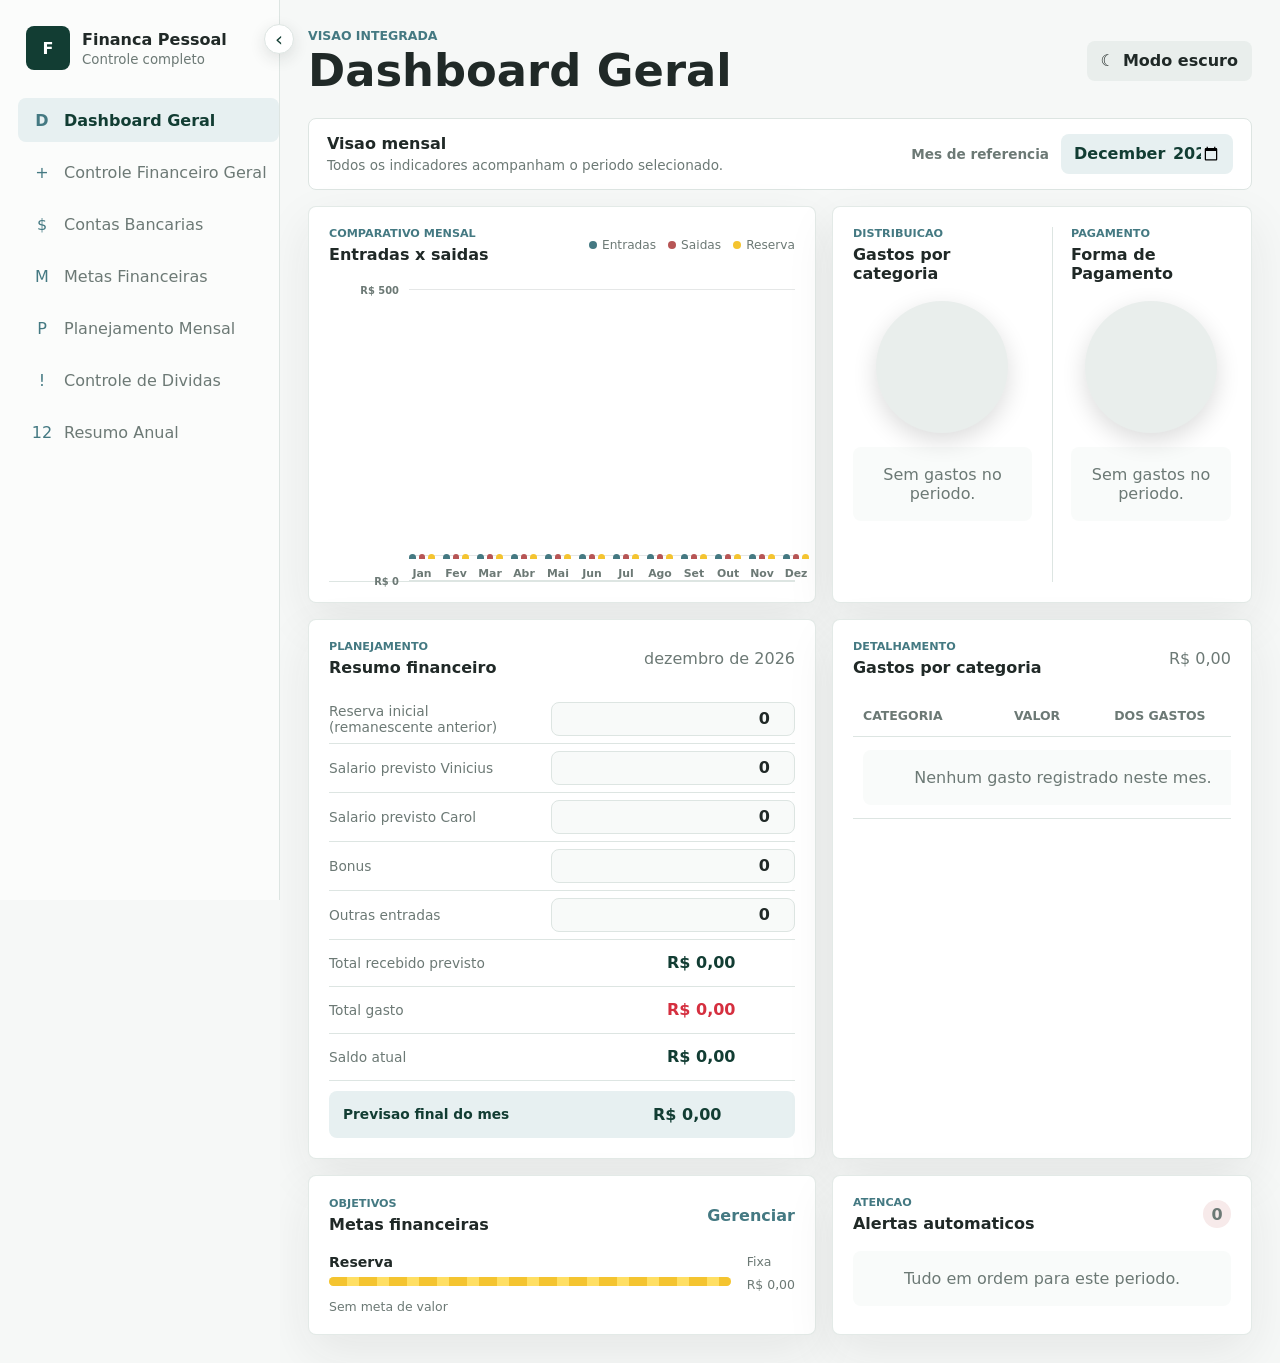
==== commit 035979a9: "Adiciona regua de valores ao grafico do dashboard" ====
--- a/index.html
+++ b/index.html
@@ -4,7 +4,7 @@
     <meta charset="UTF-8" />
     <meta name="viewport" content="width=device-width, initial-scale=1.0" />
     <title>Financa Pessoal</title>
-    <link rel="stylesheet" href="styles.css?v=20260622-5" />
+    <link rel="stylesheet" href="styles.css?v=20260622-10" />
   </head>
   <body>
     <div class="app-shell">
@@ -908,6 +908,6 @@
       </form>
     </dialog>
 
-    <script src="app.js?v=20260622-11"></script>
+    <script src="app.js?v=20260622-18"></script>
   </body>
 </html>
--- a/styles.css
+++ b/styles.css
@@ -1472,6 +1472,71 @@
   background: #8a918f;
 }
 
+.transaction-pagination {
+  display: flex;
+  align-items: center;
+  justify-content: flex-end;
+  gap: 8px;
+  padding: 10px 14px 12px;
+  border-top: 1px solid var(--line);
+  background: var(--panel);
+}
+
+.transaction-pagination button {
+  display: inline-flex;
+  align-items: center;
+  justify-content: center;
+  width: 34px;
+  height: 30px;
+  border: 1px solid var(--line);
+  border-radius: 8px;
+  color: var(--green);
+  background: var(--soft-gray);
+  font: inherit;
+  font-weight: 900;
+  cursor: pointer;
+}
+
+.transaction-pagination button:disabled {
+  color: var(--muted);
+  cursor: not-allowed;
+  opacity: 0.45;
+}
+
+.transaction-page-select {
+  position: relative;
+  display: inline-flex;
+  align-items: center;
+}
+
+.transaction-page-select select {
+  width: 48px;
+  height: 30px;
+  padding: 0 20px 0 10px;
+  border: 1px solid var(--line);
+  border-radius: 8px;
+  color: var(--text);
+  background: var(--panel);
+  font: inherit;
+  font-size: 0.8rem;
+  font-weight: 900;
+  text-align: center;
+  cursor: pointer;
+  appearance: none;
+}
+
+.transaction-page-select::after {
+  content: "";
+  position: absolute;
+  right: 9px;
+  width: 0;
+  height: 0;
+  border-right: 4px solid transparent;
+  border-left: 4px solid transparent;
+  border-top: 5px solid var(--muted);
+  pointer-events: none;
+}
+
 .monthly-table-head {
   display: grid;
   grid-template-columns: minmax(150px, 0.8fr) minmax(220px, 1fr) minmax(430px, auto);
@@ -2544,11 +2609,65 @@
 }
 
 .dashboard-annual-chart {
+  position: relative;
+  grid-template-columns: 70px minmax(0, 1fr);
+  align-items: stretch;
+  gap: 10px;
   min-height: 300px;
-}
-
-.dashboard-annual-chart .annual-bar-group {
+  padding-top: 8px;
+}
+
+.dashboard-chart-plot {
+  position: relative;
+  min-width: 0;
+  border-bottom: 1px solid var(--line);
+}
+
+.dashboard-bar-grid {
+  position: relative;
+  z-index: 1;
+  display: grid;
+  grid-template-columns: repeat(12, minmax(26px, 1fr));
+  align-items: end;
+  gap: 8px;
+  height: 100%;
+}
+
+.dashboard-bar-grid .annual-bar-group {
   height: 270px;
+}
+
+.chart-scale {
+  position: relative;
+  min-height: 270px;
+  padding-right: 8px;
+}
+
+.chart-scale span {
+  position: absolute;
+  right: 0;
+  transform: translateY(50%);
+  color: var(--muted);
+  font-size: 0.62rem;
+  font-weight: 800;
+  white-space: nowrap;
+}
+
+.chart-scale strong {
+  font: inherit;
+}
+
+.chart-grid-lines {
+  position: absolute;
+  inset: 0 0 24px;
+  pointer-events: none;
+}
+
+.chart-grid-lines span {
+  position: absolute;
+  right: 0;
+  left: 0;
+  border-top: 1px solid rgba(109, 125, 121, 0.18);
 }
 
 .annual-bar-group {
@@ -2691,6 +2810,14 @@
       "alerts";
   }
 
+  .dashboard-annual-chart {
+    grid-template-columns: 54px minmax(0, 1fr);
+  }
+
+  .chart-scale span {
+    font-size: 0.56rem;
+  }
+
   .smart-entry-form {
     grid-template-columns: repeat(3, minmax(150px, 1fr));
   }
